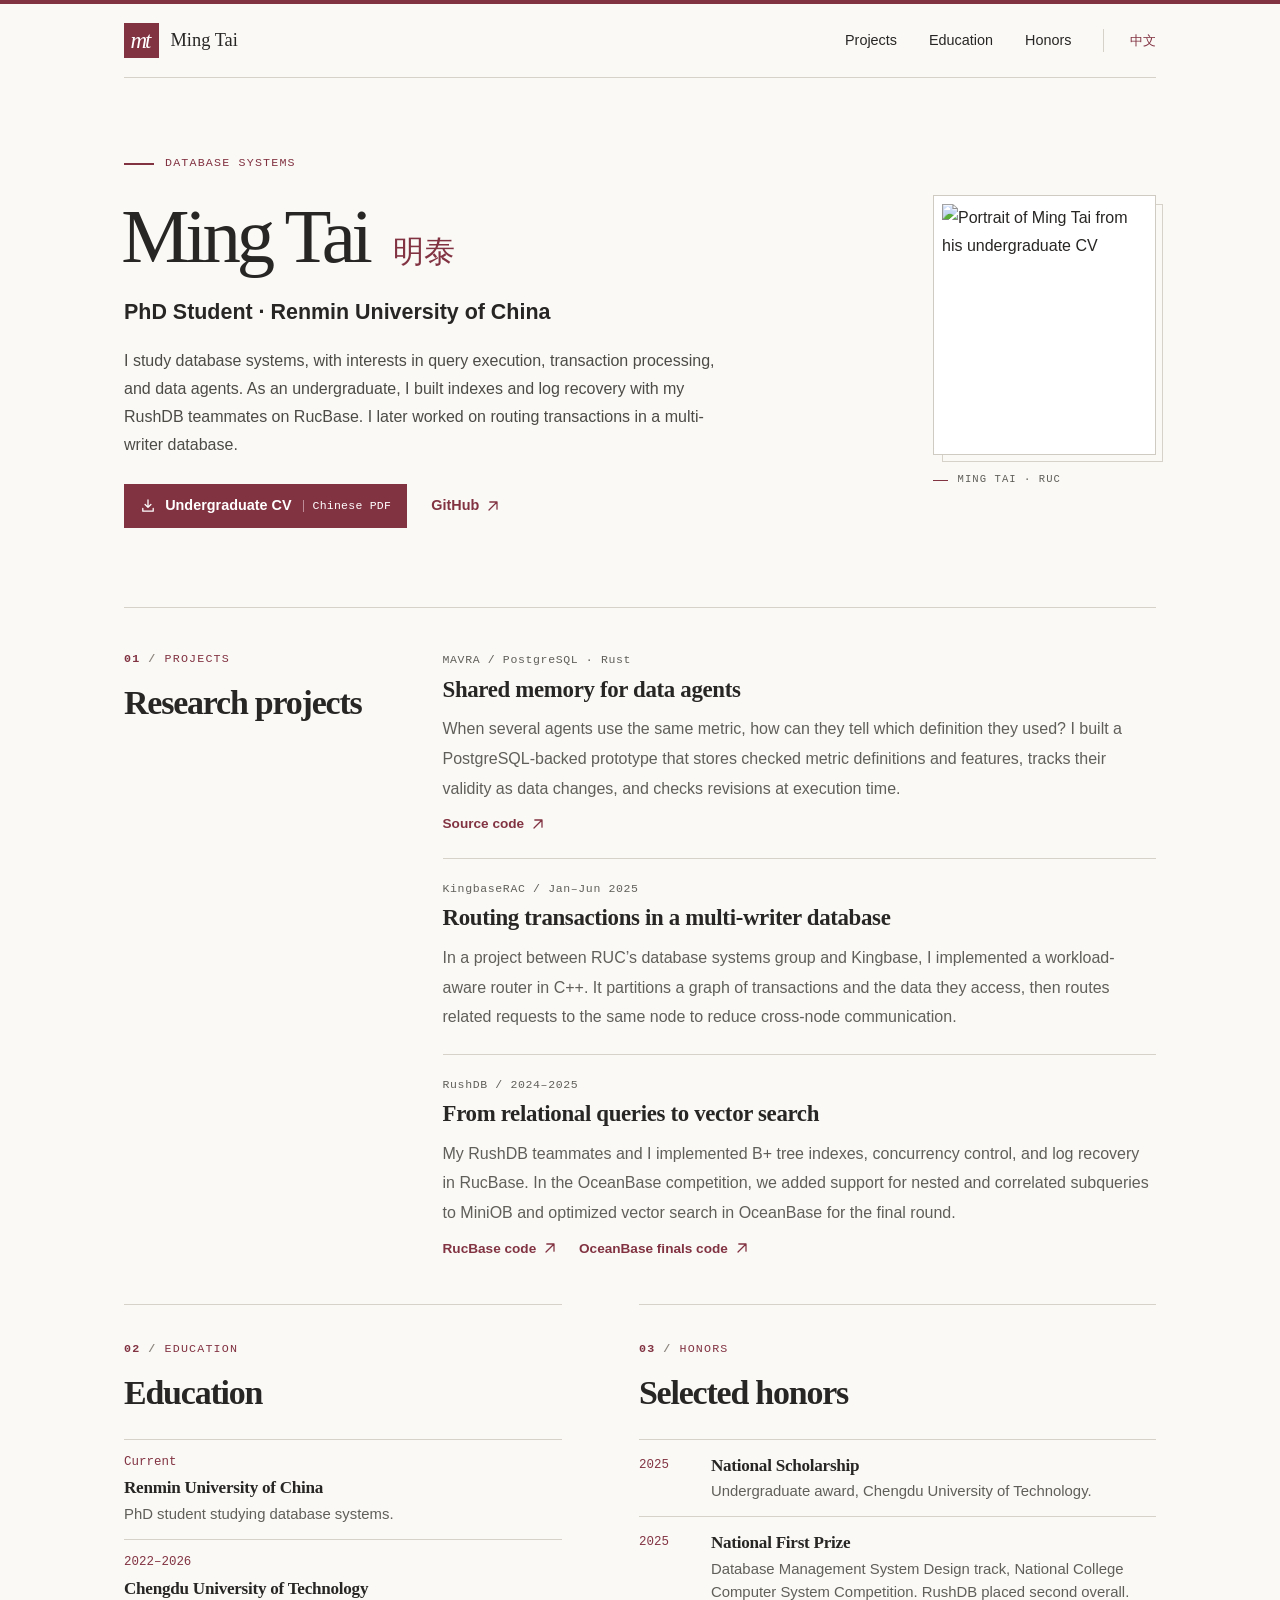
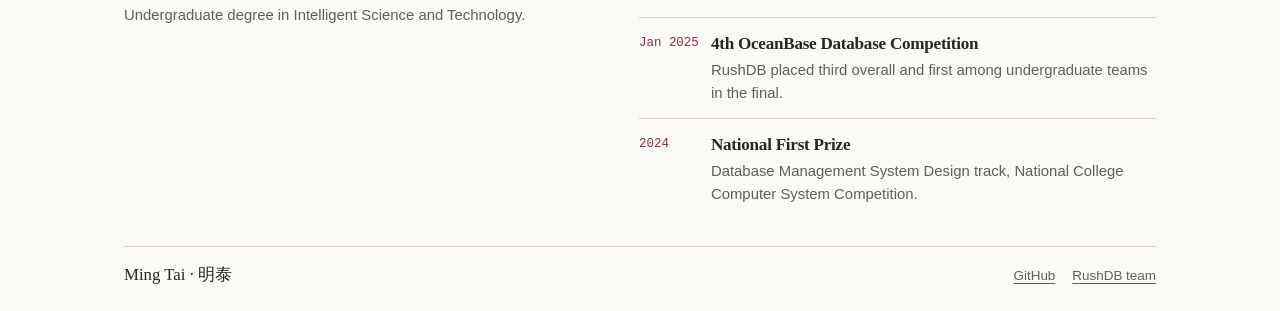
==== en/index.html @ 47549ad1 "Create bilingual academic homepage and public undergraduate CV" ====
<!doctype html>
<html lang="en">
<head>
  <meta charset="utf-8">
  <meta name="viewport" content="width=device-width, initial-scale=1">
  <title>Ming Tai | Database Systems at Renmin University of China</title>
  <meta name="description" content="Ming Tai is a PhD student at Renmin University of China working on database systems, transaction processing, and data agents. Projects, education, honors, and undergraduate CV.">
  <meta name="theme-color" content="#faf9f6">
  <meta property="og:type" content="website">
  <meta property="og:title" content="Ming Tai | Database Systems at Renmin University of China">
  <meta property="og:description" content="Ming Tai is a PhD student at Renmin University of China working on database systems, transaction processing, and data agents. Projects, education, honors, and undergraduate CV.">
  <meta property="og:url" content="https://mmmttt000045.github.io/en/">
  <link rel="canonical" href="https://mmmttt000045.github.io/en/">
  <link rel="alternate" hreflang="zh-CN" href="https://mmmttt000045.github.io/">
  <link rel="alternate" hreflang="en" href="https://mmmttt000045.github.io/en/">
  <link rel="icon" href="../assets/monogram.svg" type="image/svg+xml">
  <link rel="stylesheet" href="../assets/site.css">
</head>
<body>
  <a class="skip" href="#main">Skip to content</a>
  <header class="masthead">
    <div class="shell">
      <div class="bar">
        <a class="brand" href="./" aria-label="Ming Tai · Home">
          <span class="monogram" aria-hidden="true">mt</span><span class="brand-name">Ming Tai</span>
        </a>
        <nav class="navigation" aria-label="Main navigation">
          <a href="#projects">Projects</a>
          <a href="#education">Education</a>
          <a href="#honors">Honors</a>
          <a class="lang" lang="zh-CN" hreflang="zh-CN" aria-label="中文版" href="../">中文</a>
        </nav>
      </div>
    </div>
  </header>
  <main id="main" class="shell">
    <section class="hero" aria-labelledby="name">
      <div class="intro">
        <div class="identity">
          <p class="kicker" lang="en">DATABASE SYSTEMS</p>
          <h1 id="name">Ming Tai<span lang="zh-CN">明泰</span></h1>
          <p class="affiliation">PhD Student · Renmin University of China</p>
        </div>
        <p class="bio">I study database systems, with interests in query execution, transaction processing, and data agents. As an undergraduate, I built indexes and log recovery with my RushDB teammates on RucBase. I later worked on routing transactions in a multi-writer database.</p>
        <div class="actions">
          <a class="cv-button" href="../assets/ming-tai-undergraduate-cv.pdf" download><svg class="icon" viewBox="0 0 20 20" aria-hidden="true"><path d="M10 2.5v9m-3.6-3.4 3.6 3.6 3.6-3.6M3.5 13v3.5h13V13"/></svg>Undergraduate CV<small>Chinese PDF</small></a>
          <a class="text-link" href="https://github.com/mmmttt000045">GitHub <svg class="icon" viewBox="0 0 20 20" aria-hidden="true"><path d="M5 15 15 5M6 5h9v9"/></svg></a>
        </div>
      </div>
      <figure class="portrait">
        <div class="photo-frame"><img src="../assets/ming-tai.png" width="250" height="296" alt="Portrait of Ming Tai from his undergraduate CV"></div>
        <figcaption class="photo-caption" lang="en">MING TAI · RUC</figcaption>
      </figure>
    </section>
    <section class="section project-section" id="projects">
      <header>
        <p class="section-code" aria-hidden="true"><b>01</b>PROJECTS</p>
        <h2>Research projects</h2>
      </header>
      <div class="project-list">
        <article class="project">
          <p class="project-label">MAVRA  /  PostgreSQL · Rust</p>
          <h3>Shared memory for data agents</h3>
          <p>When several agents use the same metric, how can they tell which definition they used? I built a PostgreSQL-backed prototype that stores checked metric definitions and features, tracks their validity as data changes, and checks revisions at execution time.</p>
          <div class="resource-links">
            <a class="text-link" href="https://github.com/mmmttt000045/agent4db-adapter">Source code <svg class="icon" viewBox="0 0 20 20" aria-hidden="true"><path d="M5 15 15 5M6 5h9v9"/></svg></a>
          </div>
        </article>
        <article class="project">
          <p class="project-label">KingbaseRAC  /  Jan–Jun 2025</p>
          <h3>Routing transactions in a multi-writer database</h3>
          <p>In a project between RUC’s database systems group and Kingbase, I implemented a workload-aware router in C++. It partitions a graph of transactions and the data they access, then routes related requests to the same node to reduce cross-node communication.</p>
        </article>
        <article class="project">
          <p class="project-label">RushDB  /  2024–2025</p>
          <h3>From relational queries to vector search</h3>
          <p>My RushDB teammates and I implemented B+ tree indexes, concurrency control, and log recovery in RucBase. In the OceanBase competition, we added support for nested and correlated subqueries to MiniOB and optimized vector search in OceanBase for the final round.</p>
          <div class="resource-links">
            <a class="text-link" href="https://github.com/RushDB-Lab/CSCC-DB-Rucbase-2024">RucBase code <svg class="icon" viewBox="0 0 20 20" aria-hidden="true"><path d="M5 15 15 5M6 5h9v9"/></svg></a>
            <a class="text-link" href="https://github.com/RushDB-Lab/oceanbase">OceanBase finals code <svg class="icon" viewBox="0 0 20 20" aria-hidden="true"><path d="M5 15 15 5M6 5h9v9"/></svg></a>
          </div>
        </article>
      </div>
    </section>
    <div class="record-grid">
      <section class="section record" id="education">
      <header>
        <p class="section-code" aria-hidden="true"><b>02</b>EDUCATION</p>
        <h2>Education</h2>
      </header>
        <ul class="record-list">
          <li>
            <span class="period">Current</span>
            <h3>Renmin University of China</h3>
            <p>PhD student studying database systems.</p>
          </li>
          <li>
            <span class="period">2022–2026</span>
            <h3>Chengdu University of Technology</h3>
            <p>Undergraduate degree in Intelligent Science and Technology.</p>
          </li>
        </ul>
      </section>
      <section class="section record" id="honors">
      <header>
        <p class="section-code" aria-hidden="true"><b>03</b>HONORS</p>
        <h2>Selected honors</h2>
      </header>
        <ul class="record-list honors">
          <li>
            <span class="period">2025</span>
            <div><h3>National Scholarship</h3><p>Undergraduate award, Chengdu University of Technology.</p></div>
          </li>
          <li>
            <span class="period">2025</span>
            <div><h3>National First Prize</h3><p>Database Management System Design track, National College Computer System Competition. RushDB placed second overall.</p></div>
          </li>
          <li>
            <span class="period">Jan 2025</span>
            <div><h3>4th OceanBase Database Competition</h3><p>RushDB placed third overall and first among undergraduate teams in the final.</p></div>
          </li>
          <li>
            <span class="period">2024</span>
            <div><h3>National First Prize</h3><p>Database Management System Design track, National College Computer System Competition.</p></div>
          </li>
        </ul>
      </section>
    </div>
  </main>
  <div class="shell">
    <footer class="footer">
      <span class="footer-name">Ming Tai · 明泰</span>
      <nav aria-label="Additional links">
        <a href="https://github.com/mmmttt000045">GitHub</a>
        <a href="https://rushdb-lab.github.io/">RushDB team</a>
      </nav>
    </footer>
  </div>
</body>
</html>
---- assets/site.css ----
/* Shared by the Chinese and English editions. */
:root {
  color-scheme: light;
  --paper: #faf9f6;
  --ink: #282624;
  --muted: #605f59;
  --wine: #823342;
  --line: #d6d2c9;
  --serif: Georgia, "Times New Roman", "Noto Serif SC", "Songti SC", SimSun, serif;
  --sans: -apple-system, BlinkMacSystemFont, "Segoe UI", "PingFang SC", "Microsoft YaHei", sans-serif;
  --mono: "SFMono-Regular", Consolas, "Liberation Mono", monospace;
}
* { box-sizing: border-box; }
html { scroll-behavior: smooth; scroll-padding-top: 1.5rem; }
body { margin: 0; background: var(--paper); color: var(--ink); font: 1rem/1.75 var(--sans); }
a { color: inherit; text-decoration-thickness: 1px; text-underline-offset: .23em; }
a:hover { color: var(--wine); }
a:focus-visible { outline: 2px solid var(--wine); outline-offset: 4px; }
img { display: block; max-width: 100%; }
h1, h2, h3, p, figure, ul, ol { margin: 0; }
ul, ol { padding: 0; list-style: none; }
h1, h2, h3 { text-wrap: balance; }
.shell { max-width: 1184px; margin-inline: auto; padding-inline: clamp(22px, 6vw, 76px); }
.skip { position: absolute; z-index: 2; top: -5rem; padding: .5rem 1rem; background: white; color: var(--wine); }
.skip:focus { top: .5rem; left: .5rem; }
.masthead { border-top: 4px solid var(--wine); }
.bar { display: flex; align-items: center; justify-content: space-between; gap: 24px; padding-block: 19px; border-bottom: 1px solid var(--line); }
.brand { display: inline-flex; align-items: center; gap: .72rem; text-decoration: none; }
.monogram { display: grid; place-items: center; width: 35px; height: 35px; background: var(--wine); color: #fff; font: italic 23px/1 Georgia, serif; letter-spacing: -2px; padding-right: 3px; }
.brand-name { font: 500 1.15rem/1.1 var(--serif); }
.navigation { display: flex; align-items: center; gap: clamp(15px, 2.6vw, 32px); font-size: .9rem; }
.navigation a { text-decoration: none; }
.navigation a:hover { text-decoration: underline; }
.navigation .lang { padding-left: clamp(14px, 2vw, 26px); border-left: 1px solid var(--line); font-size: .84rem; color: var(--wine); }
.hero { display: grid; grid-template-columns: minmax(0, 1fr) auto; gap: clamp(48px, 7vw, 102px); align-items: center; padding: clamp(50px, 6vw, 82px) 0 clamp(54px, 6.2vw, 84px); }
.kicker, .section-code, .photo-caption, .project-label { font-family: var(--mono); font-size: .73rem; line-height: 1.5; letter-spacing: .1em; }
.kicker { display: flex; align-items: center; gap: 11px; margin-bottom: 21px; color: var(--wine); }
.kicker::before { content: ""; width: 30px; height: 2px; background: currentColor; }
h1 { display: flex; align-items: baseline; flex-wrap: wrap; gap: .14em .32em; margin-left: -.035em; font: 600 clamp(4rem, 6.75vw, 5.45rem)/1.15 var(--serif); letter-spacing: -.055em; }
h1 span { font: italic 400 .445em/1.2 Georgia, "Times New Roman", serif; letter-spacing: -.035em; color: var(--wine); }
.affiliation { margin: 14px 0 18px; color: var(--ink); font-size: clamp(1.12rem, 1.8vw, 1.34rem); font-weight: 550; line-height: 1.55; }
.bio { max-width: 38em; color: #4c4b46; line-height: 1.92; }
.actions, .resource-links { display: flex; flex-wrap: wrap; align-items: center; gap: .8rem 1.5rem; }
.actions { margin-top: 25px; }
.cv-button { display: inline-flex; align-items: center; gap: 9px; border: 1px solid var(--wine); padding: .53rem .95rem; background: var(--wine); color: white; font-size: .9rem; font-weight: 550; text-decoration: none; }
.cv-button:hover { background: #632533; color: white; }
.cv-button small { border-left: 1px solid #bd8b95; margin-left: 2px; padding-left: 9px; font: .72rem/1.1 var(--mono); letter-spacing: .02em; }
.icon { width: 16px; height: 16px; fill: none; stroke: currentColor; stroke-width: 1.6; stroke-linecap: round; stroke-linejoin: round; flex-shrink: 0; }
.text-link { display: inline-flex; align-items: center; gap: 6px; color: var(--wine); text-decoration: none; font-size: .9rem; font-weight: 550; }
.text-link:hover { text-decoration: underline; }
.portrait { width: clamp(176px, 19vw, 223px); }
.photo-frame { position: relative; padding: 8px; border: 1px solid #cfcac2; background: #fff; }
.photo-frame::before { position: absolute; z-index: -1; content: ""; inset: 8px -8px -8px 8px; border: 1px solid var(--line); }
.portrait { isolation: isolate; }
.portrait img { width: 100%; height: auto; aspect-ratio: 250/296; }
.photo-caption { display: flex; align-items: center; gap: .6rem; margin-top: 17px; color: var(--muted); font-size: .66rem; }
.photo-caption::before { content: ""; width: 15px; height: 1px; background: var(--wine); }
.section { border-top: 1px solid var(--line); }
.project-section { display: grid; grid-template-columns: minmax(185px, .64fr) minmax(0, 1.75fr); gap: clamp(28px, 4.5vw, 65px); padding-block: 43px 44px; }
.section-code { margin-bottom: 11px; color: var(--wine); }
.section-code b { font-weight: 600; }
.section-code b::after { content: "/"; padding-inline: 8px; color: #8b857d; }
h2 { font: 600 clamp(1.65rem, 2.7vw, 2.12rem)/1.35 var(--serif); letter-spacing: -.035em; }
.project + .project { margin-top: 22px; padding-top: 21px; border-top: 1px solid var(--line); }
.project-label { color: var(--muted); letter-spacing: .055em; font-size: .72rem; }
h3 { font: 600 1.21rem/1.52 var(--serif); letter-spacing: -.015em; }
.project h3 { font-size: 1.43rem; margin: 4px 0 7px; }
.project p:not(.project-label) { color: var(--muted); line-height: 1.85; }
.resource-links { margin-top: 9px; gap: .5rem 1.3rem; }
.resource-links .text-link { font-size: .85rem; }
.record-grid { display: grid; grid-template-columns: minmax(0, 1fr) minmax(0, 1.18fr); gap: clamp(42px, 6vw, 96px); }
.record { padding: 36px 0 40px; }
.record-list { margin-top: 23px; }
.record-list li { padding-block: 13px; border-top: 1px solid var(--line); }
.record-list li:last-child { padding-bottom: 0; }
.record-list h3 { font-size: 1.07rem; line-height: 1.5; font-weight: 600; }
.record-list p { color: var(--muted); font-size: .93rem; margin-top: 2px; line-height: 1.55; }
.period { display: block; margin-bottom: 4px; font: .78rem/1.5 var(--mono), var(--sans); color: var(--wine); }
.honors li { display: grid; grid-template-columns: 62px minmax(0, 1fr); column-gap: 10px; }
.honors .period { padding-top: 3px; }
.footer { display: flex; align-items: center; justify-content: space-between; flex-wrap: wrap; gap: 15px 24px; border-top: 1px solid var(--line); padding-block: 17px 24px; color: var(--muted); font-size: .84rem; }
.footer-name { color: var(--ink); font: 500 1.05rem/1 var(--serif); }
.footer nav { display: flex; flex-wrap: wrap; gap: 17px; }
:lang(en) h1 { font-weight: 500; font-size: clamp(3.75rem, 6vw, 5rem); }
html[lang="en"] h1 span { font: 500 .4em/1.4 var(--serif); letter-spacing: -.025em; }
html[lang="en"] .bio { line-height: 1.75; }
@media (max-width: 780px) {
  .shell { padding-inline: clamp(22px, 5vw, 40px); }
  .hero { gap: 35px; }
  .portrait { width: 162px; }
  .project-section { grid-template-columns: minmax(145px, .65fr) minmax(0, 1.7fr); gap: 22px; }
  .record-grid { gap: 32px; }
}
@media (max-width: 620px) {
  .bar { gap: 10px; padding-block: 14px; }
  .brand { gap: 8px; }
  .monogram { width: 31px; height: 31px; font-size: 21px; }
  .brand-name { display: none; }
  .navigation { gap: clamp(10px, 3.4vw, 21px); font-size: .82rem; }
  .navigation .lang { padding-left: 11px; }
  .hero { grid-template-columns: minmax(0, 1fr) clamp(76px, 23vw, 114px); gap: 0 13px; padding-block: 36px 39px; }
  .intro { display: contents; }
  .identity { grid-column: 1; grid-row: 1; }
  .kicker { font-size: .62rem; letter-spacing: .06em; gap: 7px; margin-bottom: 11px; }
  .kicker::before { width: 16px; }
  h1, :lang(en) h1 { font-size: clamp(2.6rem, 9.2vw, 3.8rem); }
  .affiliation { margin: 8px 0 0; font-size: 1rem; }
  .portrait { grid-column: 2; grid-row: 1; width: auto; align-self: center; margin-right: 4px; }
  .photo-frame { padding: 4px; }
  .photo-frame::before { inset: 4px -4px -4px 4px; }
  .photo-caption { display: none; }
  .bio { grid-column: 1 / -1; margin-top: 23px; }
  .actions { grid-column: 1 / -1; margin-top: 19px; }
  .project-section { display: block; padding-block: 28px 31px; }
  .project-list { margin-top: 20px; }
  .section-code { margin-bottom: 5px; }
  .record-grid { display: block; }
  .record { padding-block: 28px 30px; }
  .record-list { margin-top: 15px; }
  .honors li { grid-template-columns: 57px minmax(0, 1fr); }
  .footer { font-size: .8rem; }
}
@media (prefers-reduced-motion: reduce) {
  html { scroll-behavior: auto; }
}
@media print {
  body { background: #fff; font-size: 10pt; }
  .shell { max-width: none; padding-inline: 0; }
  .masthead, .actions, .footer, .resource-links { display: none; }
  .hero { padding-block: 12pt 16pt; }
  .portrait { width: 90pt; }
  .project-section, .record { padding-block: 12pt; }
  .project, .record-list li { break-inside: avoid; }
}
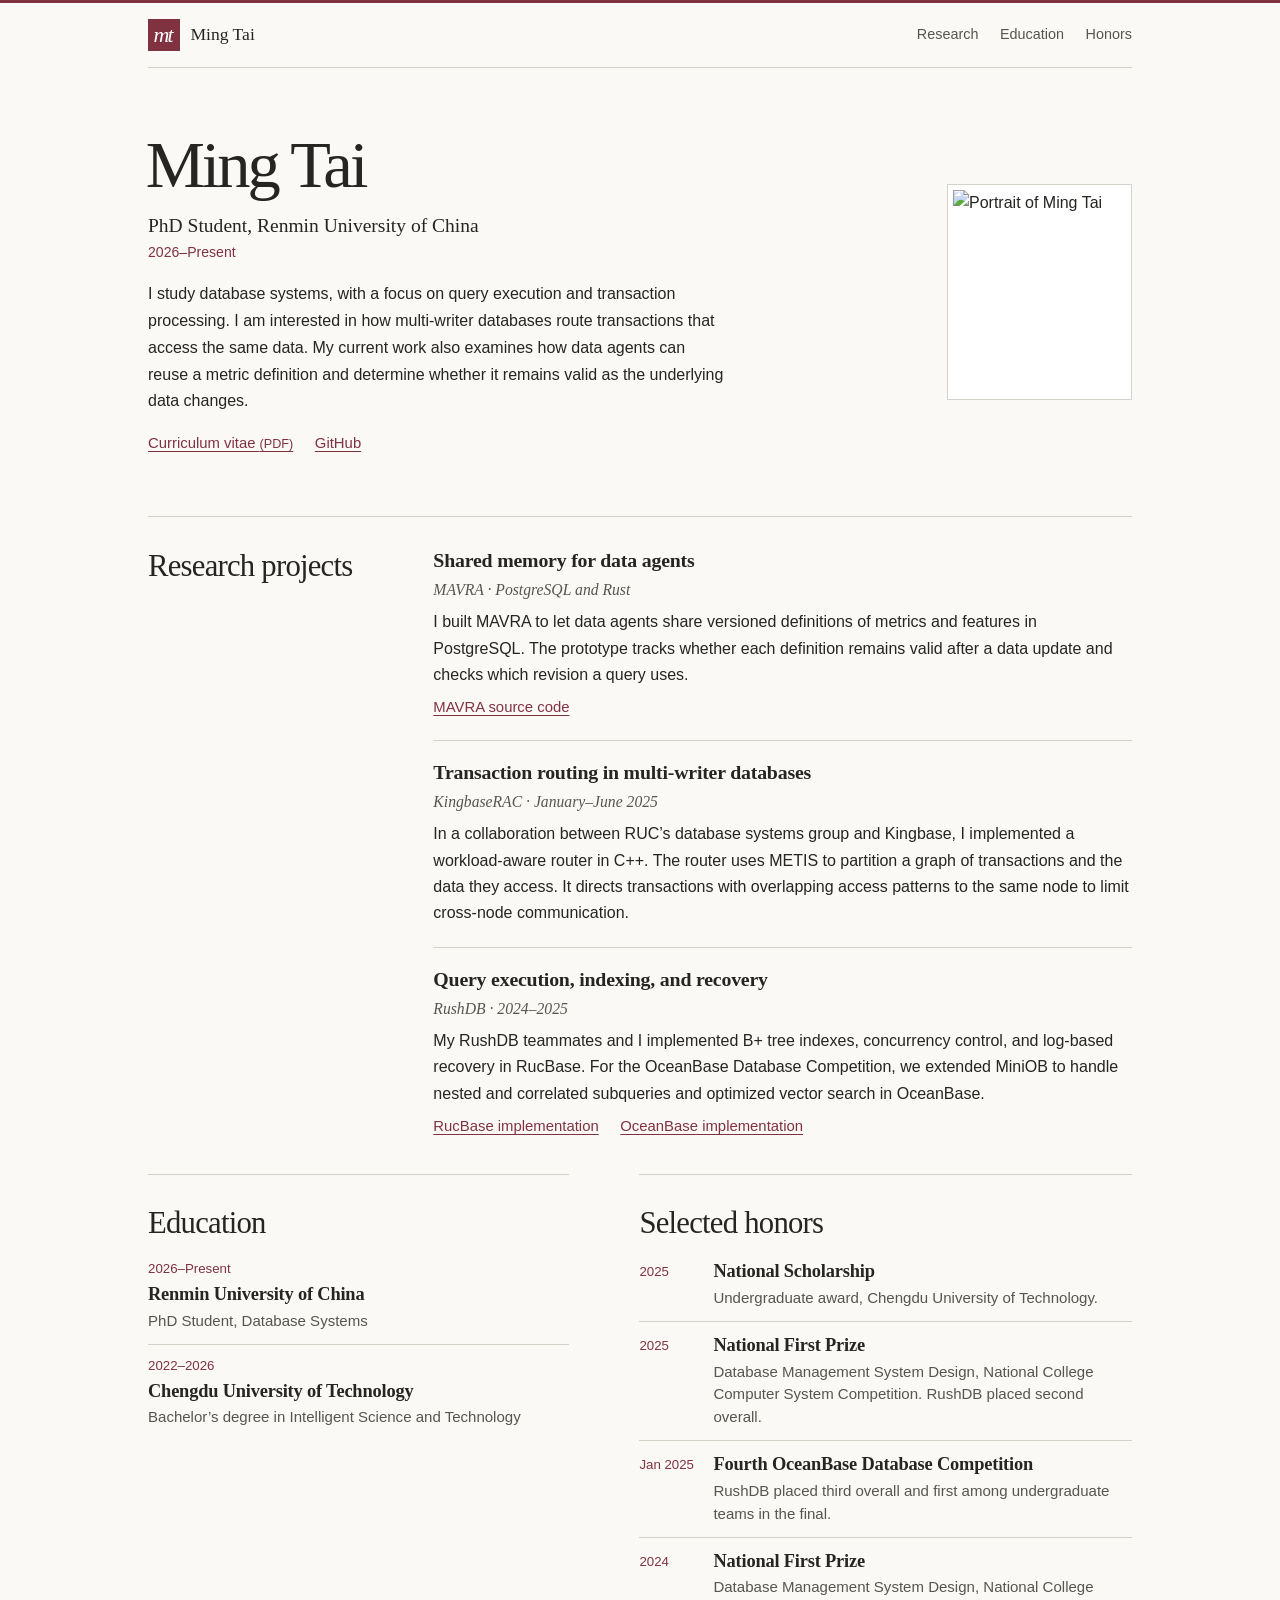
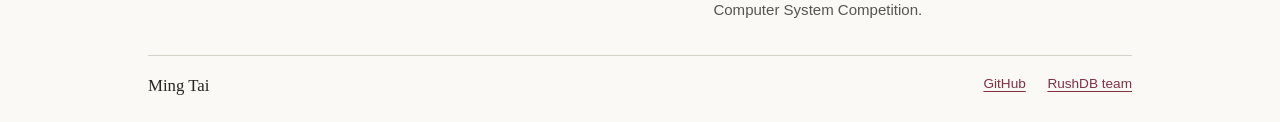
==== commit edb7fe78: "Publish English academic profile and CV with doctoral studies from 2026" ====
--- a/en/index.html
+++ b/en/index.html
@@ -3,138 +3,17 @@
 <head>
   <meta charset="utf-8">
   <meta name="viewport" content="width=device-width, initial-scale=1">
-  <title>Ming Tai | Database Systems at Renmin University of China</title>
-  <meta name="description" content="Ming Tai is a PhD student at Renmin University of China working on database systems, transaction processing, and data agents. Projects, education, honors, and undergraduate CV.">
-  <meta name="theme-color" content="#faf9f6">
-  <meta property="og:type" content="website">
-  <meta property="og:title" content="Ming Tai | Database Systems at Renmin University of China">
-  <meta property="og:description" content="Ming Tai is a PhD student at Renmin University of China working on database systems, transaction processing, and data agents. Projects, education, honors, and undergraduate CV.">
-  <meta property="og:url" content="https://mmmttt000045.github.io/en/">
-  <link rel="canonical" href="https://mmmttt000045.github.io/en/">
-  <link rel="alternate" hreflang="zh-CN" href="https://mmmttt000045.github.io/">
-  <link rel="alternate" hreflang="en" href="https://mmmttt000045.github.io/en/">
-  <link rel="icon" href="../assets/monogram.svg" type="image/svg+xml">
-  <link rel="stylesheet" href="../assets/site.css">
+  <title>Ming Tai | Academic homepage</title>
+  <link rel="canonical" href="https://mmmttt000045.github.io/">
+  <script>
+    const home = new URL("../", window.location.href);
+    home.search = window.location.search;
+    home.hash = window.location.hash;
+    window.location.replace(home.href);
+  </script>
+  <noscript><meta http-equiv="refresh" content="0; url=../"></noscript>
 </head>
 <body>
-  <a class="skip" href="#main">Skip to content</a>
-  <header class="masthead">
-    <div class="shell">
-      <div class="bar">
-        <a class="brand" href="./" aria-label="Ming Tai · Home">
-          <span class="monogram" aria-hidden="true">mt</span><span class="brand-name">Ming Tai</span>
-        </a>
-        <nav class="navigation" aria-label="Main navigation">
-          <a href="#projects">Projects</a>
-          <a href="#education">Education</a>
-          <a href="#honors">Honors</a>
-          <a class="lang" lang="zh-CN" hreflang="zh-CN" aria-label="中文版" href="../">中文</a>
-        </nav>
-      </div>
-    </div>
-  </header>
-  <main id="main" class="shell">
-    <section class="hero" aria-labelledby="name">
-      <div class="intro">
-        <div class="identity">
-          <p class="kicker" lang="en">DATABASE SYSTEMS</p>
-          <h1 id="name">Ming Tai<span lang="zh-CN">明泰</span></h1>
-          <p class="affiliation">PhD Student · Renmin University of China</p>
-        </div>
-        <p class="bio">I study database systems, with interests in query execution, transaction processing, and data agents. As an undergraduate, I built indexes and log recovery with my RushDB teammates on RucBase. I later worked on routing transactions in a multi-writer database.</p>
-        <div class="actions">
-          <a class="cv-button" href="../assets/ming-tai-undergraduate-cv.pdf" download><svg class="icon" viewBox="0 0 20 20" aria-hidden="true"><path d="M10 2.5v9m-3.6-3.4 3.6 3.6 3.6-3.6M3.5 13v3.5h13V13"/></svg>Undergraduate CV<small>Chinese PDF</small></a>
-          <a class="text-link" href="https://github.com/mmmttt000045">GitHub <svg class="icon" viewBox="0 0 20 20" aria-hidden="true"><path d="M5 15 15 5M6 5h9v9"/></svg></a>
-        </div>
-      </div>
-      <figure class="portrait">
-        <div class="photo-frame"><img src="../assets/ming-tai.png" width="250" height="296" alt="Portrait of Ming Tai from his undergraduate CV"></div>
-        <figcaption class="photo-caption" lang="en">MING TAI · RUC</figcaption>
-      </figure>
-    </section>
-    <section class="section project-section" id="projects">
-      <header>
-        <p class="section-code" aria-hidden="true"><b>01</b>PROJECTS</p>
-        <h2>Research projects</h2>
-      </header>
-      <div class="project-list">
-        <article class="project">
-          <p class="project-label">MAVRA  /  PostgreSQL · Rust</p>
-          <h3>Shared memory for data agents</h3>
-          <p>When several agents use the same metric, how can they tell which definition they used? I built a PostgreSQL-backed prototype that stores checked metric definitions and features, tracks their validity as data changes, and checks revisions at execution time.</p>
-          <div class="resource-links">
-            <a class="text-link" href="https://github.com/mmmttt000045/agent4db-adapter">Source code <svg class="icon" viewBox="0 0 20 20" aria-hidden="true"><path d="M5 15 15 5M6 5h9v9"/></svg></a>
-          </div>
-        </article>
-        <article class="project">
-          <p class="project-label">KingbaseRAC  /  Jan–Jun 2025</p>
-          <h3>Routing transactions in a multi-writer database</h3>
-          <p>In a project between RUC’s database systems group and Kingbase, I implemented a workload-aware router in C++. It partitions a graph of transactions and the data they access, then routes related requests to the same node to reduce cross-node communication.</p>
-        </article>
-        <article class="project">
-          <p class="project-label">RushDB  /  2024–2025</p>
-          <h3>From relational queries to vector search</h3>
-          <p>My RushDB teammates and I implemented B+ tree indexes, concurrency control, and log recovery in RucBase. In the OceanBase competition, we added support for nested and correlated subqueries to MiniOB and optimized vector search in OceanBase for the final round.</p>
-          <div class="resource-links">
-            <a class="text-link" href="https://github.com/RushDB-Lab/CSCC-DB-Rucbase-2024">RucBase code <svg class="icon" viewBox="0 0 20 20" aria-hidden="true"><path d="M5 15 15 5M6 5h9v9"/></svg></a>
-            <a class="text-link" href="https://github.com/RushDB-Lab/oceanbase">OceanBase finals code <svg class="icon" viewBox="0 0 20 20" aria-hidden="true"><path d="M5 15 15 5M6 5h9v9"/></svg></a>
-          </div>
-        </article>
-      </div>
-    </section>
-    <div class="record-grid">
-      <section class="section record" id="education">
-      <header>
-        <p class="section-code" aria-hidden="true"><b>02</b>EDUCATION</p>
-        <h2>Education</h2>
-      </header>
-        <ul class="record-list">
-          <li>
-            <span class="period">Current</span>
-            <h3>Renmin University of China</h3>
-            <p>PhD student studying database systems.</p>
-          </li>
-          <li>
-            <span class="period">2022–2026</span>
-            <h3>Chengdu University of Technology</h3>
-            <p>Undergraduate degree in Intelligent Science and Technology.</p>
-          </li>
-        </ul>
-      </section>
-      <section class="section record" id="honors">
-      <header>
-        <p class="section-code" aria-hidden="true"><b>03</b>HONORS</p>
-        <h2>Selected honors</h2>
-      </header>
-        <ul class="record-list honors">
-          <li>
-            <span class="period">2025</span>
-            <div><h3>National Scholarship</h3><p>Undergraduate award, Chengdu University of Technology.</p></div>
-          </li>
-          <li>
-            <span class="period">2025</span>
-            <div><h3>National First Prize</h3><p>Database Management System Design track, National College Computer System Competition. RushDB placed second overall.</p></div>
-          </li>
-          <li>
-            <span class="period">Jan 2025</span>
-            <div><h3>4th OceanBase Database Competition</h3><p>RushDB placed third overall and first among undergraduate teams in the final.</p></div>
-          </li>
-          <li>
-            <span class="period">2024</span>
-            <div><h3>National First Prize</h3><p>Database Management System Design track, National College Computer System Competition.</p></div>
-          </li>
-        </ul>
-      </section>
-    </div>
-  </main>
-  <div class="shell">
-    <footer class="footer">
-      <span class="footer-name">Ming Tai · 明泰</span>
-      <nav aria-label="Additional links">
-        <a href="https://github.com/mmmttt000045">GitHub</a>
-        <a href="https://rushdb-lab.github.io/">RushDB team</a>
-      </nav>
-    </footer>
-  </div>
+  <p><a href="../">Continue to Ming Tai’s academic homepage.</a></p>
 </body>
 </html>
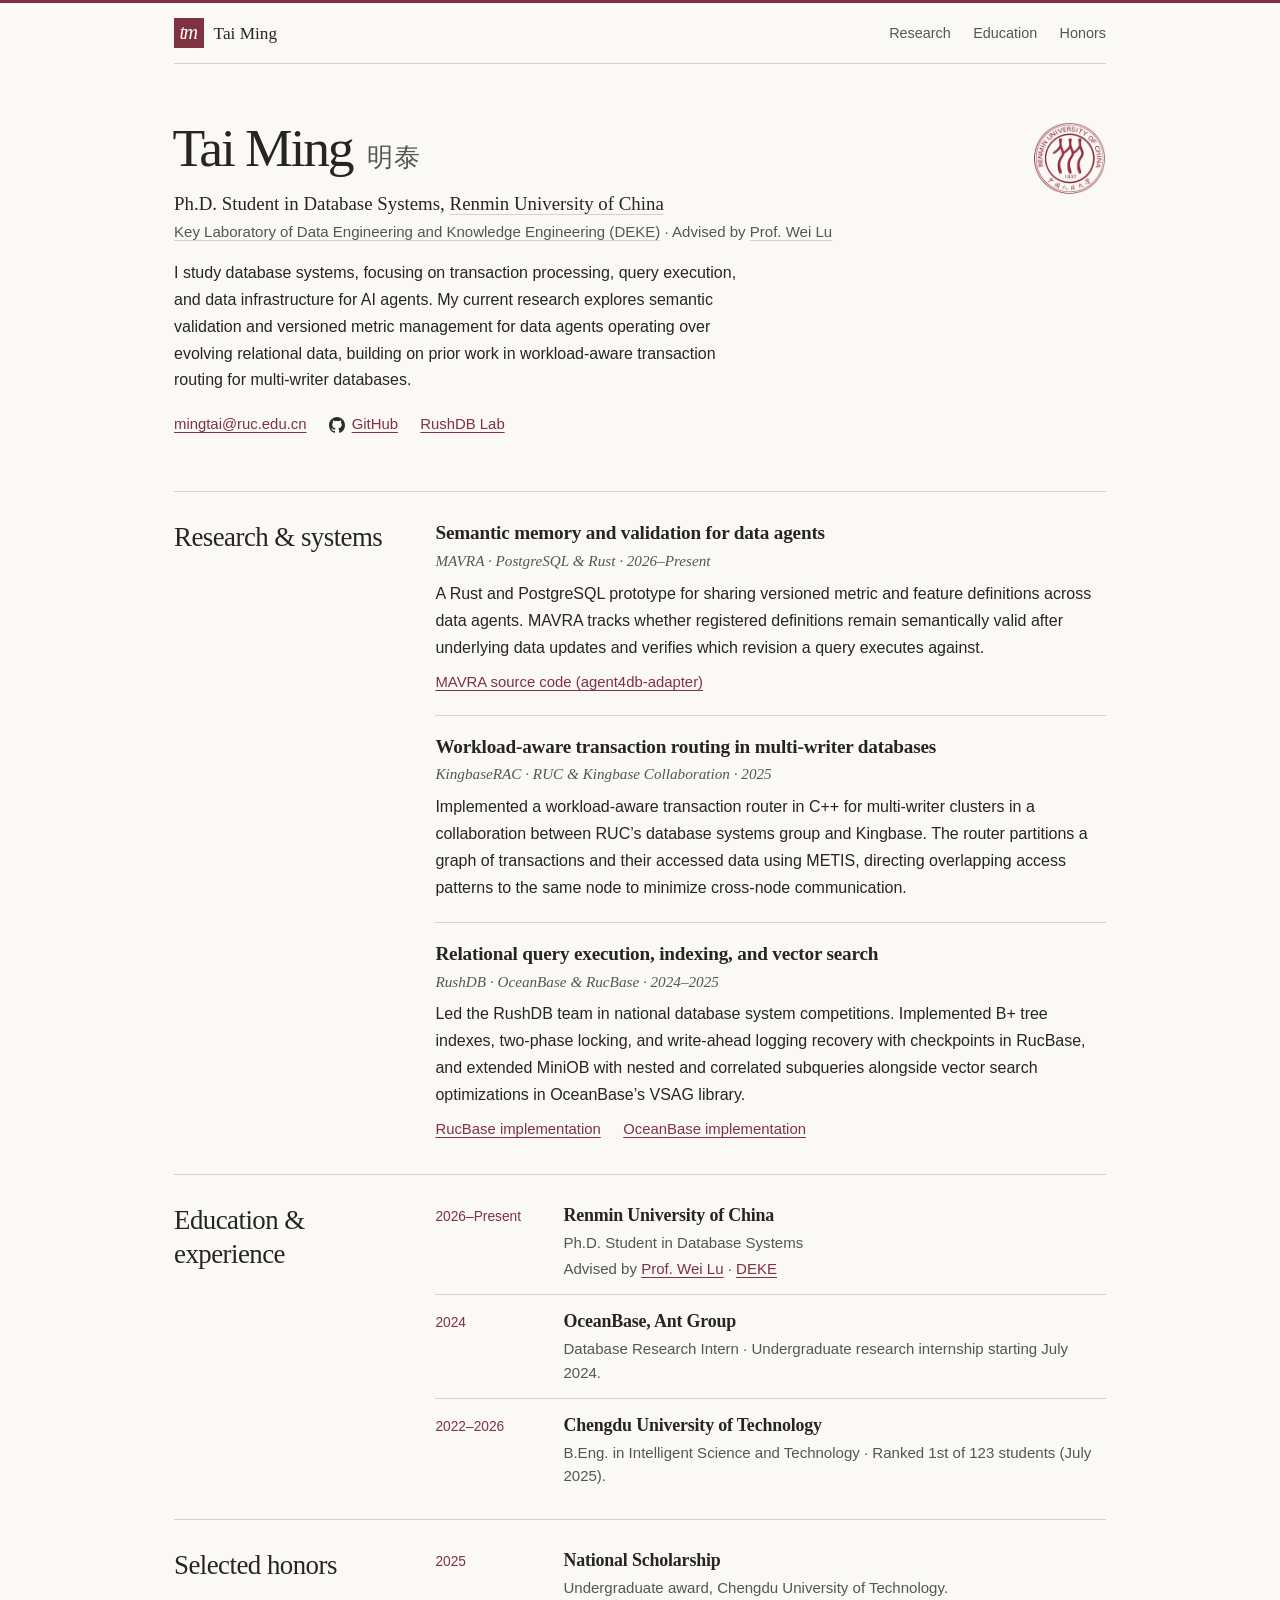
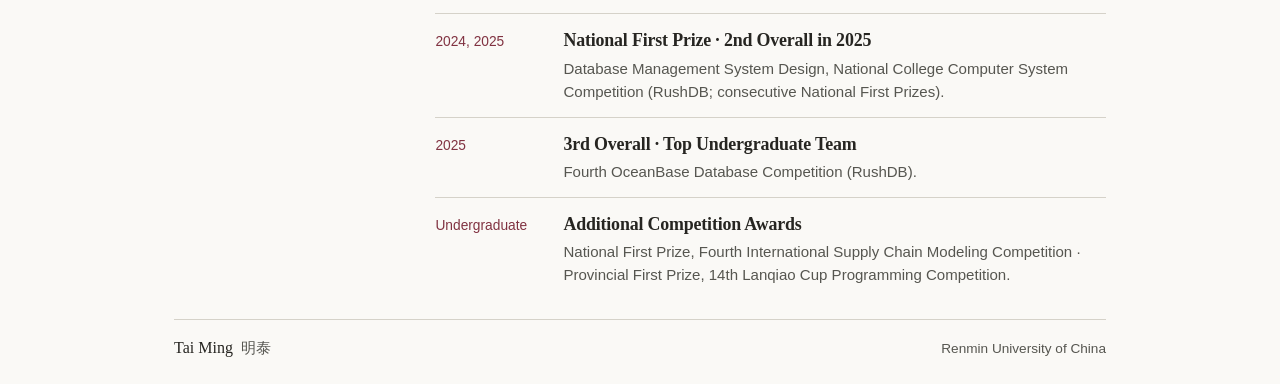
==== commit 4ed442b5: "Update profile name to Tai Ming, refine layout and copy, and remove external CV" ====
--- a/en/index.html
+++ b/en/index.html
@@ -3,7 +3,7 @@
 <head>
   <meta charset="utf-8">
   <meta name="viewport" content="width=device-width, initial-scale=1">
-  <title>Ming Tai | Academic homepage</title>
+  <title>Tai Ming | Academic homepage</title>
   <link rel="canonical" href="https://mmmttt000045.github.io/">
   <script>
     const home = new URL("../", window.location.href);
@@ -14,6 +14,6 @@
   <noscript><meta http-equiv="refresh" content="0; url=../"></noscript>
 </head>
 <body>
-  <p><a href="../">Continue to Ming Tai’s academic homepage.</a></p>
+  <p><a href="../">Continue to Tai Ming’s academic homepage.</a></p>
 </body>
 </html>
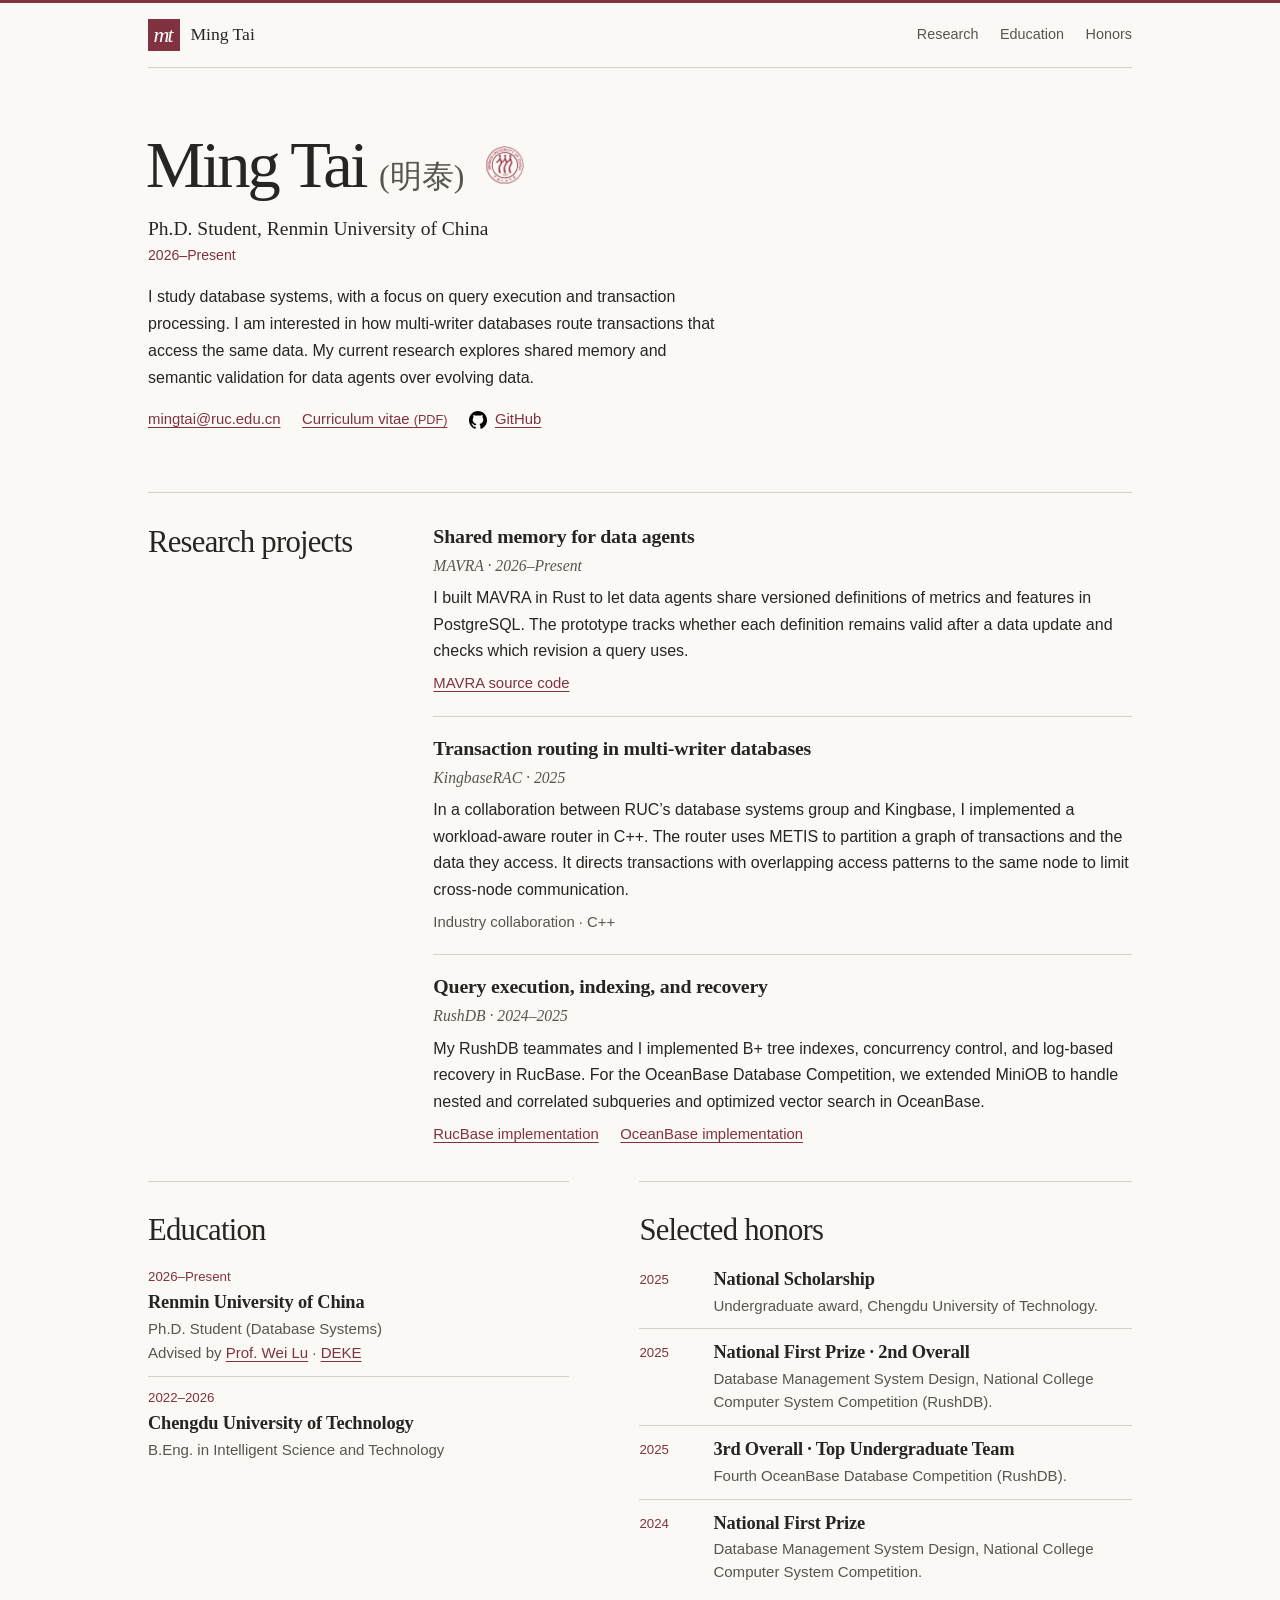
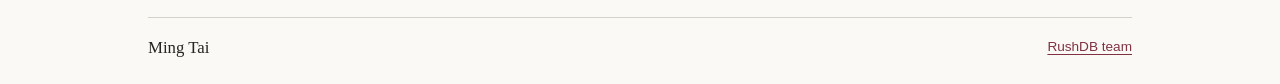
==== commit 2ce58c4e: "Revert "Update profile name to Tai Ming, refine layout and copy, and remove external CV" This revert" ====
--- a/en/index.html
+++ b/en/index.html
@@ -3,7 +3,7 @@
 <head>
   <meta charset="utf-8">
   <meta name="viewport" content="width=device-width, initial-scale=1">
-  <title>Tai Ming | Academic homepage</title>
+  <title>Ming Tai | Academic homepage</title>
   <link rel="canonical" href="https://mmmttt000045.github.io/">
   <script>
     const home = new URL("../", window.location.href);
@@ -14,6 +14,6 @@
   <noscript><meta http-equiv="refresh" content="0; url=../"></noscript>
 </head>
 <body>
-  <p><a href="../">Continue to Tai Ming’s academic homepage.</a></p>
+  <p><a href="../">Continue to Ming Tai’s academic homepage.</a></p>
 </body>
 </html>
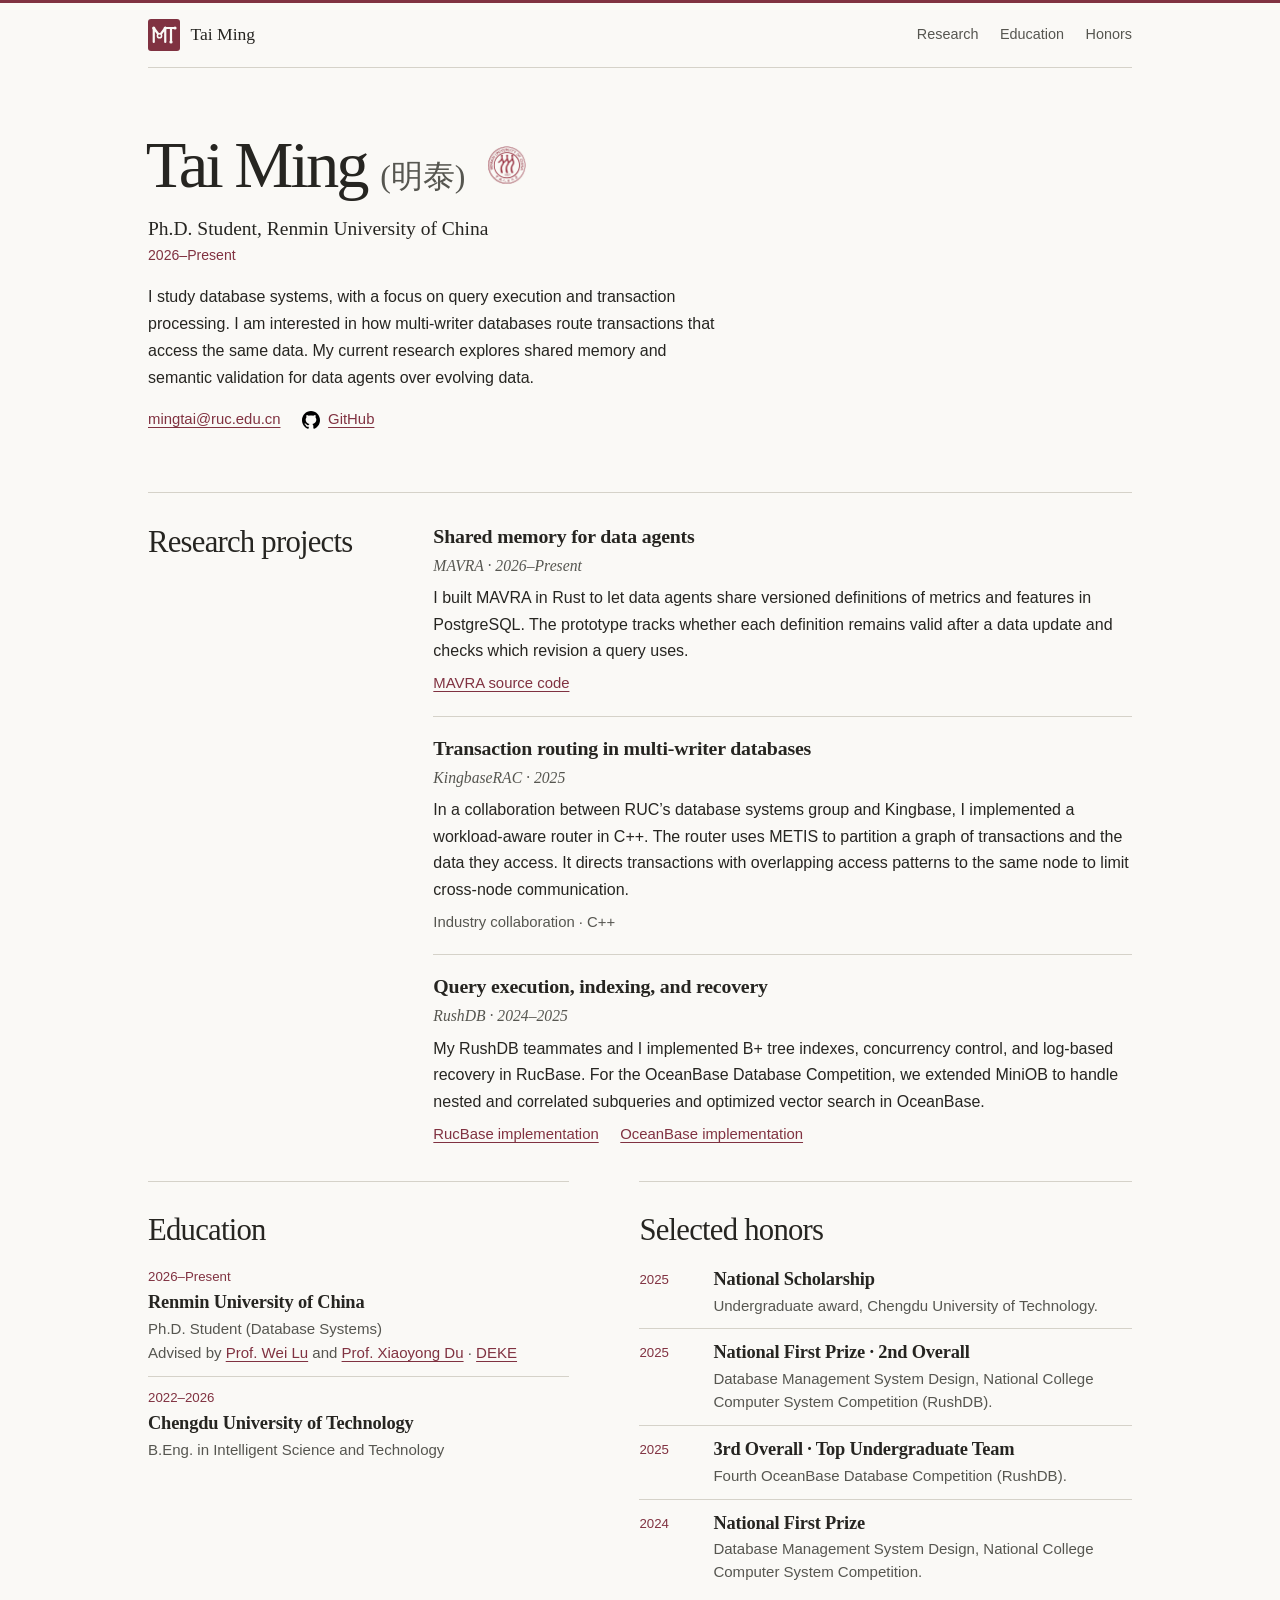
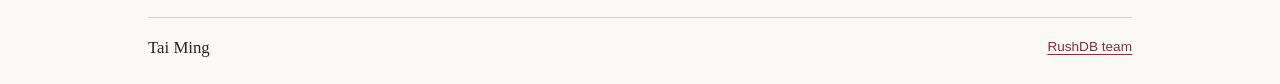
==== commit 08b62cda: "Redesign monogram SVG, update name to Tai Ming and advisors, and remove CV" ====
--- a/en/index.html
+++ b/en/index.html
@@ -3,7 +3,7 @@
 <head>
   <meta charset="utf-8">
   <meta name="viewport" content="width=device-width, initial-scale=1">
-  <title>Ming Tai | Academic homepage</title>
+  <title>Tai Ming | Academic homepage</title>
   <link rel="canonical" href="https://mmmttt000045.github.io/">
   <script>
     const home = new URL("../", window.location.href);
@@ -14,6 +14,6 @@
   <noscript><meta http-equiv="refresh" content="0; url=../"></noscript>
 </head>
 <body>
-  <p><a href="../">Continue to Ming Tai’s academic homepage.</a></p>
+  <p><a href="../">Continue to Tai Ming’s academic homepage.</a></p>
 </body>
 </html>
